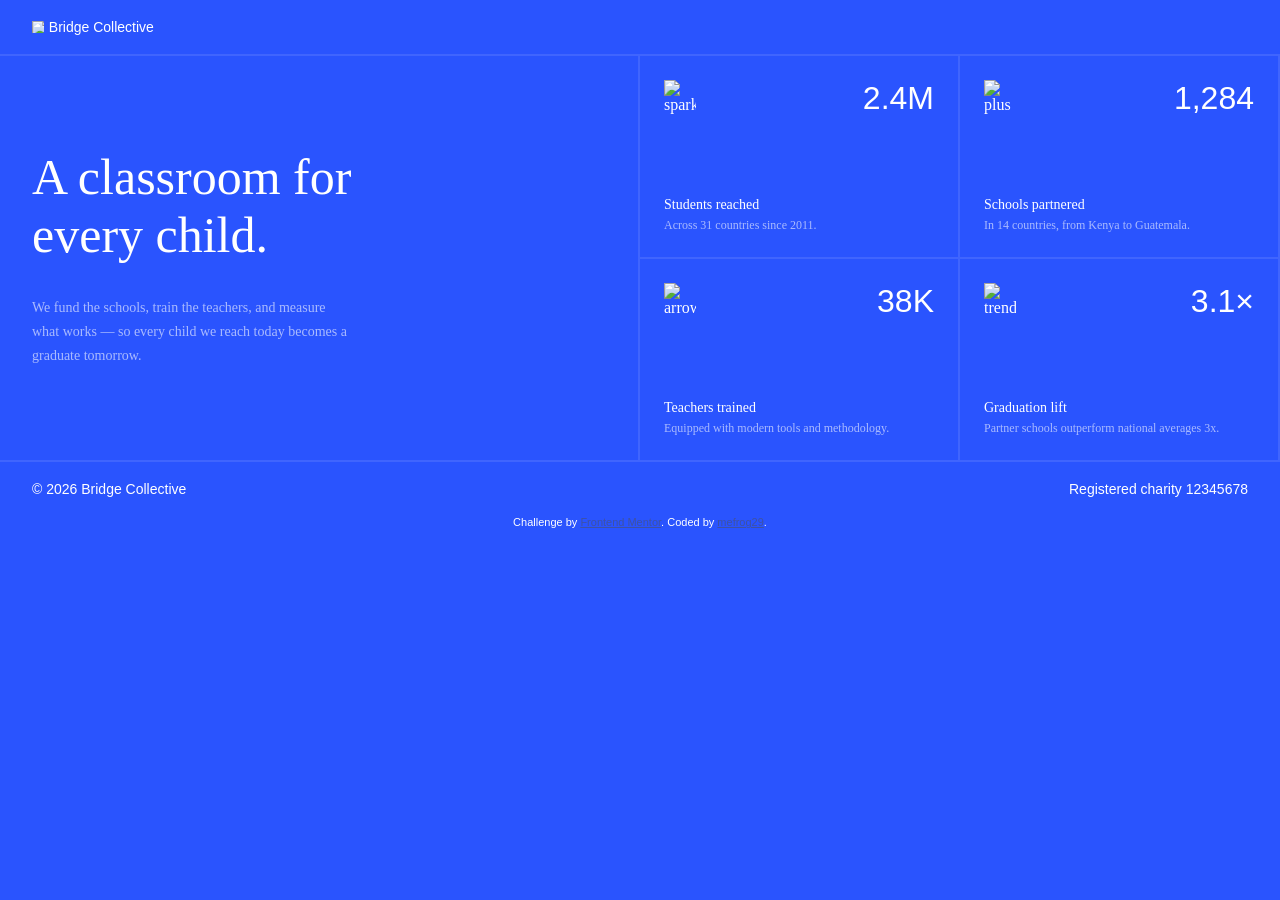
==== frontend/html+css/01_grid-landing-page/index.html @ b651fb11 "01_grid-landing-page complete" ====
<!doctype html>
<html lang="en">
  <head>
    <meta charset="UTF-8" />
    <meta name="viewport" content="width=device-width, initial-scale=1.0" />
    <link rel="stylesheet" href="style.css" />
    <link
      rel="icon"
      type="image/png"
      sizes="32x32"
      href="./assets/images/favicon-32x32.png"
    />
    <script src="/script.js" defer></script>

    <title>Frontend Mentor | Grid landing page</title>
  </head>
  <body>
    <header class="header">
      <div class="header_title">
        <img src="/assets/images/favicon-32x32.png" alt="logo" class="logo" />
        <p class="">Bridge Collective</p>
      </div>

      <button class="header_menu" id="openBtn"></button>
    </header>

    <main class="main">
      <div class="main_block">
        <h1 class="title">A classroom for every child.</h1>
        <p class="description">
          We fund the schools, train the teachers, and measure what works — so
          every child we reach today becomes a graduate tomorrow.
        </p>
      </div>
      <div class="main_card">
        <div class="main_card_header">
          <img
            src="/assets/images/icon-sparkle.svg"
            alt="sparkle"
            class="icon"
          />
          <h1 class="stats">2.4M</h1>
        </div>
        <div class="main_card_desc">
          <p class="title">Students reached</p>
          <p class="description">Across 31 countries since 2011.</p>
        </div>
      </div>
      <div class="main_card">
        <div class="main_card_header">
          <img src="/assets/images/icon-plus.svg" alt="plus" class="icon" />
          <h1 class="stats">1,284</h1>
        </div>
        <div class="main_card_desc">
          <p class="title">Schools partnered</p>
          <p class="description">In 14 countries, from Kenya to Guatemala.</p>
        </div>
      </div>
      <div class="main_card">
        <div class="main_card_header">
          <img
            src="/assets/images/icon-arrow-right.svg"
            alt="arrow"
            class="icon"
          />
          <h1 class="stats">38K</h1>
        </div>
        <div class="main_card_desc">
          <p class="title">Teachers trained</p>
          <p class="description">Equipped with modern tools and methodology.</p>
        </div>
      </div>
      <div class="main_card">
        <div class="main_card_header">
          <img
            src="/assets/images/icon-trending-up.svg"
            alt="trending"
            class="icon"
          />
          <h1 class="stats">3.1×</h1>
        </div>
        <div class="main_card_desc">
          <p class="title">Graduation lift</p>
          <p class="description">
            Partner schools outperform national averages 3x.
          </p>
        </div>
      </div>
    </main>
    <footer class="footer">
      <p class="copyright">© 2026 Bridge Collective</p>
      <p class="registered">Registered charity 12345678</p>
    </footer>
    <div class="attribution">
      Challenge by
      <a href="https://www.frontendmentor.io?ref=challenge">Frontend Mentor</a>.
      Coded by <a href="#">mefrog29</a>.
    </div>
    <div class="overlay" id="overlay"></div>
    <aside class="side_menu" id="sideMenu">
      <nav>
        <p class="link">About</p>
        <p class="link">Our Work</p>
        <p class="link">Partners</p>
        <p class="link">Annual Report</p>
        <p class="link">Donate</p>
      </nav>
    </aside>
  </body>
</html>
---- frontend/html+css/01_grid-landing-page/style.css ----
@font-face {
  font-family: "Inter-400";
  src: url("/assets/fonts/inter/inter-variable.ttf");
  font-weight: 400;
}
@font-face {
  font-family: "Inter-500";
  src: url("/assets/fonts/inter/inter-variable.ttf");
  font-weight: 500;
}

:root {
  --white: hsl(0, 0%, 100%);
  --black: hsl(0, 0%, 0%);
  --blue_200: hsl(224, 100%, 95%);
  --blue_400: hsl(220, 100%, 64%);
  --blue_600: hsl(228, 100%, 60%);
  --blue_700: hsl(228, 99%, 58%);
}

p,
h1,
html,
body {
  margin: 0;
  padding: 0;
}

body {
  background-color: var(--blue_700);
  color: var(--white);
  width: 100%;
  height: 100%;
}

.header,
.footer {
  display: flex;
  justify-content: space-between;
  align-items: center;
  width: 100%;
}

.header_title,
.copyright,
.registered {
  font-family: "Inter-400", sans-serif;
  font-size: 14px;
  margin: 1.2rem 2rem;
}

.header_title {
  display: flex;
  gap: 0.3rem;
  align-items: center;
}

.logo {
  width: 12px;
  height: 12px;
}

.header_menu {
  margin-right: 1rem;
  cursor: pointer;
}

.header_menu {
  border: 0;
  background-color: var(--blue_700);
  background-image: url("/assets/images/icon-menu.svg");
  background-size: cover;
  height: 24px;
  width: 24px;
}

.header_menu.close {
  background-image: url("/assets/images/close.svg");
}

.main {
  display: grid;
  grid-template-columns: repeat(4, 1fr);
  grid-template-rows: 1fr 1fr;
}

.main_block {
  grid-column: 1 / 3;
  grid-row: 1 / 3;
  display: flex;
  flex-direction: column;
  justify-content: center;
  gap: 2rem;
  border-top: 2px solid hsl(0, 0%, 100%, 0.1);
  border-right: 2px solid hsl(0, 0%, 100%, 0.1);
}

.main_block .title {
  font-family: "Inter-400";
  font-size: 50px;
  font-weight: 300;
  width: 20rem;
  margin-left: 2rem;
}

.main_block .description {
  font-family: "Inter-400";
  font-size: 14px;
  color: hsl(0, 0%, 100%, 0.6);
  width: 20rem;
  margin-left: 2rem;
  line-height: 1.5rem;
}

.main_card {
  padding: 1.5rem;
  display: flex;
  flex-direction: column;
  justify-content: space-between;
  gap: 5rem;
  border-top: 2px solid hsl(0, 0%, 100%, 0.1);
  border-right: 2px solid hsl(0, 0%, 100%, 0.1);
}

.main_card:hover {
  cursor: pointer;
  background-color: var(--blue_600);
}

.main_card_header {
  display: flex;
  justify-content: space-between;
}

.main_card .icon {
  width: 2rem;
  height: auto;
}

.main_card .stats {
  font-family: "Inter-400", sans-serif;
  font-weight: 300;
}

.main_card_desc {
  font-family: "Inter-400";
}

.main_card_desc .title {
  font-size: 14px;
  margin-bottom: 0.3rem;
}

.main_card_desc .description {
  font-size: 12px;
  color: hsl(0, 0%, 100%, 0.6);
}

.footer {
  border-top: 2px solid hsl(0, 0%, 100%, 0.1);
}

.attribution {
  font-family: "Inter", sans-serif;
  font-size: 11px;
  text-align: center;
}
.attribution a {
  color: hsl(228, 45%, 44%);
}

.side_menu {
  position: fixed;
  top: 6%;
  right: -30%;
  width: 25%;
  height: 100%;
  background-color: var(--blue_700);
  color: var(--white);
  transition: ease 0.3s right;
  z-index: 1000;
  padding: 20px;
  box-sizing: border-box;
  text-align: end;
}

.side_menu.active {
  right: 0;
}

.overlay {
  position: fixed;
  top: 6%;
  left: 0;
  width: 100%;
  height: 100%;
  background-color: hsla(0, 0%, 0%, 0.5);
  opacity: 0;
  visibility: hidden;
  transition:
    opacity 0.3s ease,
    visibility 0.3s ease;
  z-index: 999;
}

.overlay.active {
  opacity: 1;
  visibility: visible;
}

.link {
  margin-right: 2rem;
  margin-bottom: 1rem;
  font-family: "Inter", sans-serif;
  font-size: 20px;
}

.link:hover {
  cursor: pointer;
  text-decoration: underline;
}

@media (max-width: 375px) {
  .main {
    display: flex;
    flex-wrap: wrap;
  }

  .main_block {
    display: flex;
    flex-direction: column;
    justify-content: center;
    gap: 2rem;
    border-top: 2px solid hsl(0, 0%, 100%, 0.1);
    border-right: 2px solid hsl(0, 0%, 100%, 0.1);
    width: 100%;
  }

  .main_card {
    width: 100%;
    gap: 14rem;
  }

  .footer {
    display: inline;
    width: 100%;
    border-top: 2px solid hsl(0, 0%, 100%, 0.1);
    color: hsl(0, 0%, 100%, 0.6);
    margin-top: 4rem;
  }

  .copyright {
    margin: 0rem 1rem;
  }

  .registered {
    margin-top: 0;
  }

  .side_menu {
    position: fixed;
    top: -30%;
    right: 0%;
    width: 100%;
    height: 32%;
    background-color: var(--blue_700);
    color: var(--white);
    transition: top 0.3s ease;
    z-index: 1000;
    padding: 20px;
    box-sizing: border-box;
    text-align: center;
  }

  .side_menu.active {
    top: 6%;
  }

  .overlay {
    position: fixed;
    top: 8%;
    left: 0;
    width: 100%;
    height: 100%;
    background-color: hsla(0, 0%, 0%, 0.5);
    opacity: 0;
    visibility: hidden;
    transition:
      opacity 0.3s ease,
      visibility 0.3s ease;
    z-index: 999;
  }

  .overlay.active {
    opacity: 1;
    visibility: visible;
  }

  .link {
    margin-right: 2rem;
    margin-bottom: 1rem;
    font-family: "Inter", sans-serif;
    font-size: 20px;
  }
}
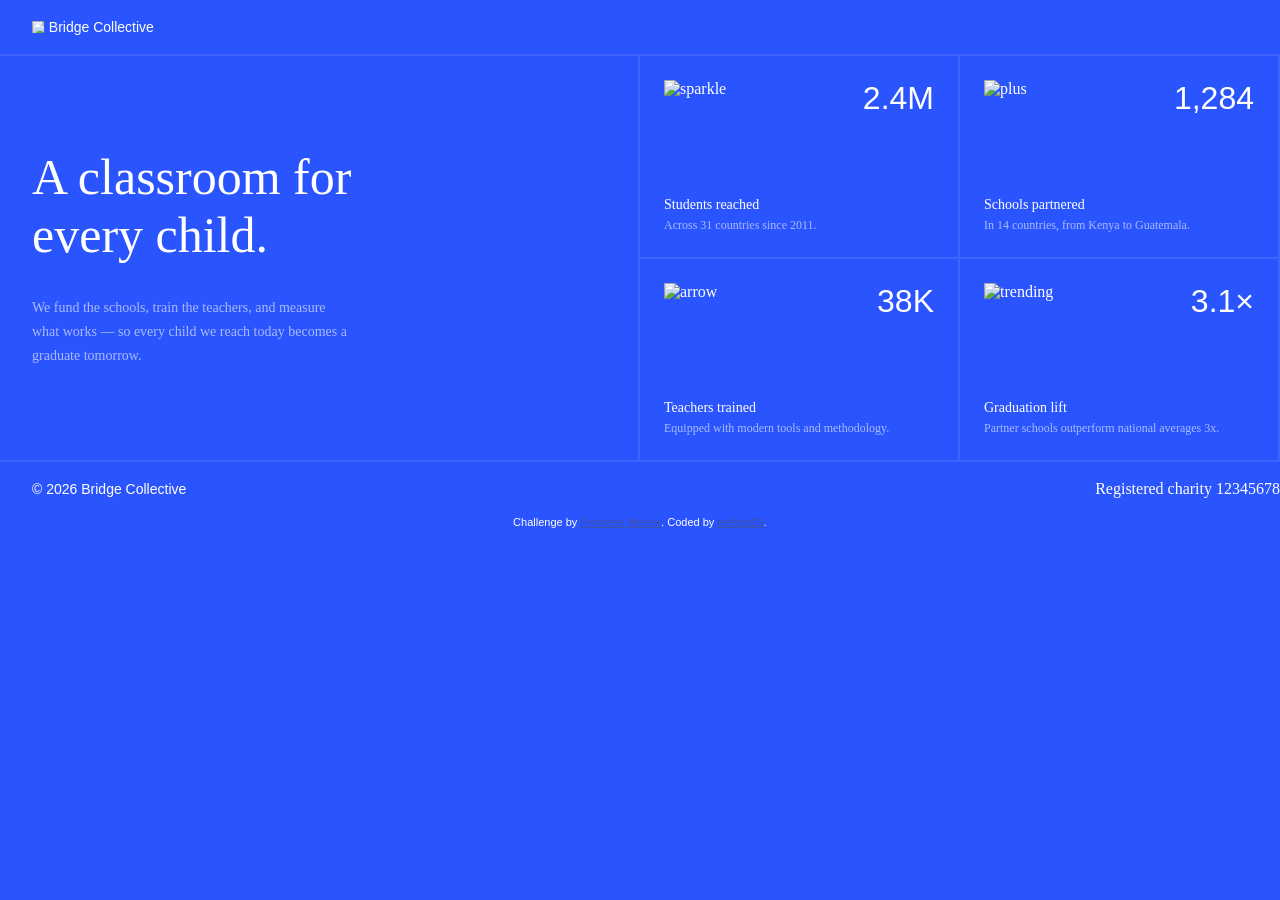
==== commit db2e67ca: "update 01_grid-landing-page" ====
--- a/frontend/html+css/01_grid-landing-page/index.html
+++ b/frontend/html+css/01_grid-landing-page/index.html
@@ -16,80 +16,92 @@
   </head>
   <body>
     <header class="header">
-      <div class="header_title">
-        <img src="/assets/images/favicon-32x32.png" alt="logo" class="logo" />
-        <p class="">Bridge Collective</p>
+      <div class="header__brand">
+        <img
+          src="/assets/images/favicon-32x32.png"
+          alt="logo"
+          class="header__logo"
+        />
+        <p class="header__name">Bridge Collective</p>
       </div>
 
-      <button class="header_menu" id="openBtn"></button>
+      <button class="header__menu-btn" id="openBtn"></button>
     </header>
 
-    <main class="main">
-      <div class="main_block">
-        <h1 class="title">A classroom for every child.</h1>
-        <p class="description">
+    <main class="main-grid">
+      <section class="hero-block">
+        <h1 class="hero-block__title">A classroom for every child.</h1>
+        <p class="hero-block__description">
           We fund the schools, train the teachers, and measure what works — so
           every child we reach today becomes a graduate tomorrow.
         </p>
-      </div>
-      <div class="main_card">
-        <div class="main_card_header">
+      </section>
+      <article class="stat-card">
+        <div class="stat-card__top">
           <img
             src="/assets/images/icon-sparkle.svg"
             alt="sparkle"
-            class="icon"
+            class="stat-card__icon"
           />
-          <h1 class="stats">2.4M</h1>
+          <p class="stat-card__value">2.4M</p>
         </div>
-        <div class="main_card_desc">
-          <p class="title">Students reached</p>
-          <p class="description">Across 31 countries since 2011.</p>
+        <div class="stat-card__content">
+          <p class="stat-card__title">Students reached</p>
+          <p class="stat-card__description">Across 31 countries since 2011.</p>
         </div>
-      </div>
-      <div class="main_card">
-        <div class="main_card_header">
-          <img src="/assets/images/icon-plus.svg" alt="plus" class="icon" />
-          <h1 class="stats">1,284</h1>
+      </article>
+      <article class="stat-card">
+        <div class="stat-card__top">
+          <img
+            src="/assets/images/icon-plus.svg"
+            alt="plus"
+            class="stat-card__icon"
+          />
+          <p class="stat-card__value">1,284</p>
         </div>
-        <div class="main_card_desc">
-          <p class="title">Schools partnered</p>
-          <p class="description">In 14 countries, from Kenya to Guatemala.</p>
+        <div class="stat-card__content">
+          <p class="stat-card__title">Schools partnered</p>
+          <p class="stat-card__description">
+            In 14 countries, from Kenya to Guatemala.
+          </p>
         </div>
-      </div>
-      <div class="main_card">
-        <div class="main_card_header">
+      </article>
+      <article class="stat-card">
+        <div class="stat-card__top">
           <img
             src="/assets/images/icon-arrow-right.svg"
             alt="arrow"
-            class="icon"
+            class="stat-card__icon"
           />
-          <h1 class="stats">38K</h1>
+          <p class="stat-card__value">38K</p>
         </div>
-        <div class="main_card_desc">
-          <p class="title">Teachers trained</p>
-          <p class="description">Equipped with modern tools and methodology.</p>
+        <div class="stat-card__content">
+          <p class="stat-card__title">Teachers trained</p>
+          <p class="stat-card__description">
+            Equipped with modern tools and methodology.
+          </p>
         </div>
-      </div>
-      <div class="main_card">
-        <div class="main_card_header">
+      </article>
+      <article class="stat-card">
+        <div class="stat-card__top">
           <img
             src="/assets/images/icon-trending-up.svg"
             alt="trending"
-            class="icon"
+            class="stat-card__icon"
           />
-          <h1 class="stats">3.1×</h1>
+          <p class="stat-card__value">3.1×</p>
         </div>
-        <div class="main_card_desc">
-          <p class="title">Graduation lift</p>
-          <p class="description">
+        <div class="stat-card__content">
+          <p class="stat-card__title">Graduation lift</p>
+          <p class="stat-card__description">
             Partner schools outperform national averages 3x.
           </p>
         </div>
-      </div>
+      </article>
     </main>
     <footer class="footer">
-      <p class="copyright">© 2026 Bridge Collective</p>
-      <p class="registered">Registered charity 12345678</p>
+      <p class="footer__copy">© 2026 Bridge Collective</p>
+      <p class="footer__reg">Registered charity 12345678</p>
     </footer>
     <div class="attribution">
       Challenge by
@@ -97,13 +109,13 @@
       Coded by <a href="#">mefrog29</a>.
     </div>
     <div class="overlay" id="overlay"></div>
-    <aside class="side_menu" id="sideMenu">
-      <nav>
-        <p class="link">About</p>
-        <p class="link">Our Work</p>
-        <p class="link">Partners</p>
-        <p class="link">Annual Report</p>
-        <p class="link">Donate</p>
+    <aside class="side-menu" id="sideMenu">
+      <nav class="side-menu__nav">
+        <p class="side-menu__link">About</p>
+        <p class="side-menu__link">Our Work</p>
+        <p class="side-menu__link">Partners</p>
+        <p class="side-menu__link">Annual Report</p>
+        <p class="side-menu__link">Donate</p>
       </nav>
     </aside>
   </body>
--- a/frontend/html+css/01_grid-landing-page/style.css
+++ b/frontend/html+css/01_grid-landing-page/style.css
@@ -1,12 +1,7 @@
 @font-face {
-  font-family: "Inter-400";
+  font-family: "Inter";
   src: url("/assets/fonts/inter/inter-variable.ttf");
-  font-weight: 400;
-}
-@font-face {
-  font-family: "Inter-500";
-  src: url("/assets/fonts/inter/inter-variable.ttf");
-  font-weight: 500;
+  font-weight: 100 900;
 }
 
 :root {
@@ -41,31 +36,32 @@
   width: 100%;
 }
 
-.header_title,
-.copyright,
-.registered {
-  font-family: "Inter-400", sans-serif;
+.header__brand,
+.footer__copy,
+.footer__registered {
+  font-family: "Inter", sans-serif;
+  font-weight: 400;
   font-size: 14px;
   margin: 1.2rem 2rem;
 }
 
-.header_title {
+.header__brand {
   display: flex;
   gap: 0.3rem;
   align-items: center;
 }
 
-.logo {
+.header__logo {
   width: 12px;
   height: 12px;
 }
 
-.header_menu {
+.header__menu-btn {
   margin-right: 1rem;
   cursor: pointer;
 }
 
-.header_menu {
+.header__menu-btn {
   border: 0;
   background-color: var(--blue_700);
   background-image: url("/assets/images/icon-menu.svg");
@@ -74,17 +70,17 @@
   width: 24px;
 }
 
-.header_menu.close {
+.header__menu-btn.close {
   background-image: url("/assets/images/close.svg");
 }
 
-.main {
+.main-grid {
   display: grid;
   grid-template-columns: repeat(4, 1fr);
   grid-template-rows: 1fr 1fr;
 }
 
-.main_block {
+.hero-block {
   grid-column: 1 / 3;
   grid-row: 1 / 3;
   display: flex;
@@ -95,16 +91,16 @@
   border-right: 2px solid hsl(0, 0%, 100%, 0.1);
 }
 
-.main_block .title {
-  font-family: "Inter-400";
+.hero-block .hero-block__title {
+  font-family: "Inter";
   font-size: 50px;
   font-weight: 300;
   width: 20rem;
   margin-left: 2rem;
 }
 
-.main_block .description {
-  font-family: "Inter-400";
+.hero-block .hero-block__description {
+  font-family: "Inter";
   font-size: 14px;
   color: hsl(0, 0%, 100%, 0.6);
   width: 20rem;
@@ -112,7 +108,7 @@
   line-height: 1.5rem;
 }
 
-.main_card {
+.stat-card {
   padding: 1.5rem;
   display: flex;
   flex-direction: column;
@@ -127,31 +123,33 @@
   background-color: var(--blue_600);
 }
 
-.main_card_header {
+.stat-card__top {
   display: flex;
   justify-content: space-between;
 }
 
-.main_card .icon {
+.stat-card.stat-card__icon {
   width: 2rem;
   height: auto;
 }
 
-.main_card .stats {
-  font-family: "Inter-400", sans-serif;
+.stat-card .stat-card__value {
+  font-family: "Inter", sans-serif;
+  font-size: 32px;
   font-weight: 300;
 }
 
-.main_card_desc {
-  font-family: "Inter-400";
-}
-
-.main_card_desc .title {
+.stat-card__content {
+  font-family: "Inter";
+  font-weight: 400;
+}
+
+.stat-card__content .stat-card__title {
   font-size: 14px;
   margin-bottom: 0.3rem;
 }
 
-.main_card_desc .description {
+.stat-card__content .stat-card__description {
   font-size: 12px;
   color: hsl(0, 0%, 100%, 0.6);
 }
@@ -162,6 +160,7 @@
 
 .attribution {
   font-family: "Inter", sans-serif;
+  font-weight: 400;
   font-size: 11px;
   text-align: center;
 }
@@ -169,23 +168,31 @@
   color: hsl(228, 45%, 44%);
 }
 
-.side_menu {
+.side-menu {
   position: fixed;
   top: 6%;
-  right: -30%;
+  right: 0;
   width: 25%;
   height: 100%;
   background-color: var(--blue_700);
   color: var(--white);
-  transition: ease 0.3s right;
+  transform: translateX(100%);
+  opacity: 0;
+  visibility: hidden;
+  transition:
+    transform 0.3s ease,
+    opacity 0.3s ease,
+    visibility 0.3s ease;
   z-index: 1000;
   padding: 20px;
   box-sizing: border-box;
   text-align: end;
 }
 
-.side_menu.active {
-  right: 0;
+.side-menu.active {
+  transform: translateX(0);
+  opacity: 1;
+  visibility: visible;
 }
 
 .overlay {
@@ -208,98 +215,65 @@
   visibility: visible;
 }
 
-.link {
+.side-menu__link {
   margin-right: 2rem;
   margin-bottom: 1rem;
   font-family: "Inter", sans-serif;
+  font-weight: 400;
   font-size: 20px;
 }
 
-.link:hover {
+.side-menu__link:hover {
   cursor: pointer;
   text-decoration: underline;
 }
 
 @media (max-width: 375px) {
-  .main {
-    display: flex;
-    flex-wrap: wrap;
-  }
-
-  .main_block {
-    display: flex;
-    flex-direction: column;
-    justify-content: center;
-    gap: 2rem;
-    border-top: 2px solid hsl(0, 0%, 100%, 0.1);
-    border-right: 2px solid hsl(0, 0%, 100%, 0.1);
-    width: 100%;
-  }
-
-  .main_card {
+  .main-grid {
+    display: grid;
+    grid-template-columns: minmax(0, 1fr);
+  }
+
+  .hero-block {
+    grid-column: 1;
+    border: 0;
+  }
+
+  .stat-card {
     width: 100%;
     gap: 14rem;
+    border-right: none;
   }
 
   .footer {
-    display: inline;
+    display: block;
     width: 100%;
-    border-top: 2px solid hsl(0, 0%, 100%, 0.1);
     color: hsl(0, 0%, 100%, 0.6);
     margin-top: 4rem;
   }
 
-  .copyright {
+  .footer__copy {
     margin: 0rem 1rem;
   }
 
-  .registered {
+  .footer__registered {
     margin-top: 0;
   }
 
-  .side_menu {
-    position: fixed;
-    top: -30%;
-    right: 0%;
-    width: 100%;
-    height: 32%;
-    background-color: var(--blue_700);
-    color: var(--white);
-    transition: top 0.3s ease;
-    z-index: 1000;
-    padding: 20px;
-    box-sizing: border-box;
-    text-align: center;
-  }
-
-  .side_menu.active {
-    top: 6%;
-  }
-
-  .overlay {
-    position: fixed;
-    top: 8%;
+  .side-menu {
+    top: 0;
     left: 0;
     width: 100%;
-    height: 100%;
-    background-color: hsla(0, 0%, 0%, 0.5);
-    opacity: 0;
-    visibility: hidden;
-    transition:
-      opacity 0.3s ease,
-      visibility 0.3s ease;
-    z-index: 999;
-  }
-
-  .overlay.active {
-    opacity: 1;
-    visibility: visible;
-  }
-
-  .link {
-    margin-right: 2rem;
-    margin-bottom: 1rem;
-    font-family: "Inter", sans-serif;
-    font-size: 20px;
-  }
-}
+    height: 25%;
+    text-align: center;
+    transform: translatey(-100%);
+  }
+
+  .side-menu.active {
+    transform: translateY(25%);
+  }
+
+  .overlay {
+    top: 8%;
+  }
+}
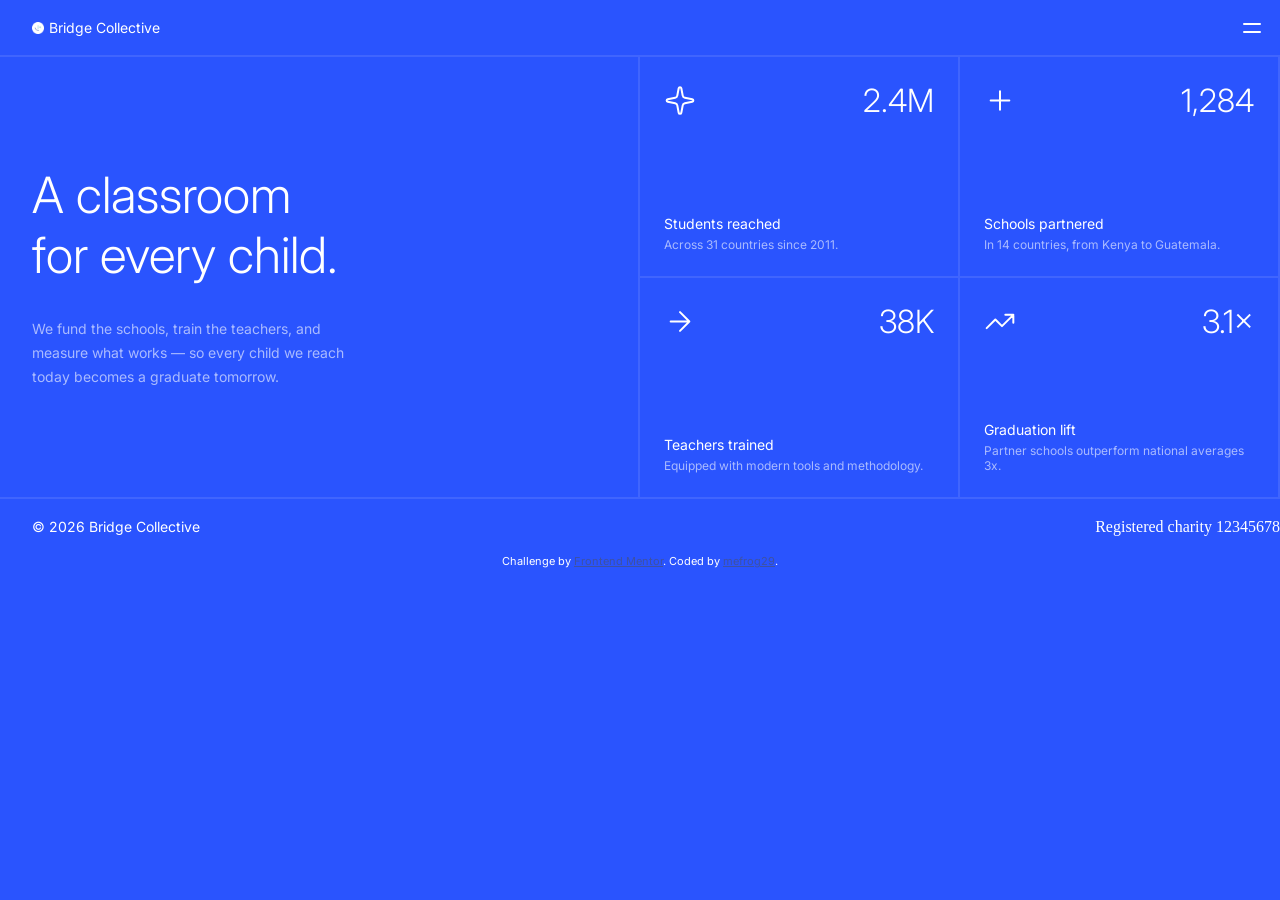
==== commit 662a99d2: "change path for images for 01_grid-landing-page" ====
--- a/frontend/html+css/01_grid-landing-page/index.html
+++ b/frontend/html+css/01_grid-landing-page/index.html
@@ -18,7 +18,7 @@
     <header class="header">
       <div class="header__brand">
         <img
-          src="/assets/images/favicon-32x32.png"
+          src="./assets/images/favicon-32x32.png"
           alt="logo"
           class="header__logo"
         />
@@ -39,7 +39,7 @@
       <article class="stat-card">
         <div class="stat-card__top">
           <img
-            src="/assets/images/icon-sparkle.svg"
+            src="./assets/images/icon-sparkle.svg"
             alt="sparkle"
             class="stat-card__icon"
           />
@@ -53,7 +53,7 @@
       <article class="stat-card">
         <div class="stat-card__top">
           <img
-            src="/assets/images/icon-plus.svg"
+            src="./assets/images/icon-plus.svg"
             alt="plus"
             class="stat-card__icon"
           />
@@ -69,7 +69,7 @@
       <article class="stat-card">
         <div class="stat-card__top">
           <img
-            src="/assets/images/icon-arrow-right.svg"
+            src="./assets/images/icon-arrow-right.svg"
             alt="arrow"
             class="stat-card__icon"
           />
@@ -85,7 +85,7 @@
       <article class="stat-card">
         <div class="stat-card__top">
           <img
-            src="/assets/images/icon-trending-up.svg"
+            src="./assets/images/icon-trending-up.svg"
             alt="trending"
             class="stat-card__icon"
           />
--- a/frontend/html+css/01_grid-landing-page/style.css
+++ b/frontend/html+css/01_grid-landing-page/style.css
@@ -1,6 +1,6 @@
 @font-face {
   font-family: "Inter";
-  src: url("/assets/fonts/inter/inter-variable.ttf");
+  src: url("./assets/fonts/inter/inter-variable.ttf");
   font-weight: 100 900;
 }
 
@@ -64,14 +64,14 @@
 .header__menu-btn {
   border: 0;
   background-color: var(--blue_700);
-  background-image: url("/assets/images/icon-menu.svg");
+  background-image: url("./assets/images/icon-menu.svg");
   background-size: cover;
   height: 24px;
   width: 24px;
 }
 
 .header__menu-btn.close {
-  background-image: url("/assets/images/close.svg");
+  background-image: url("./assets/images/close.svg");
 }
 
 .main-grid {
